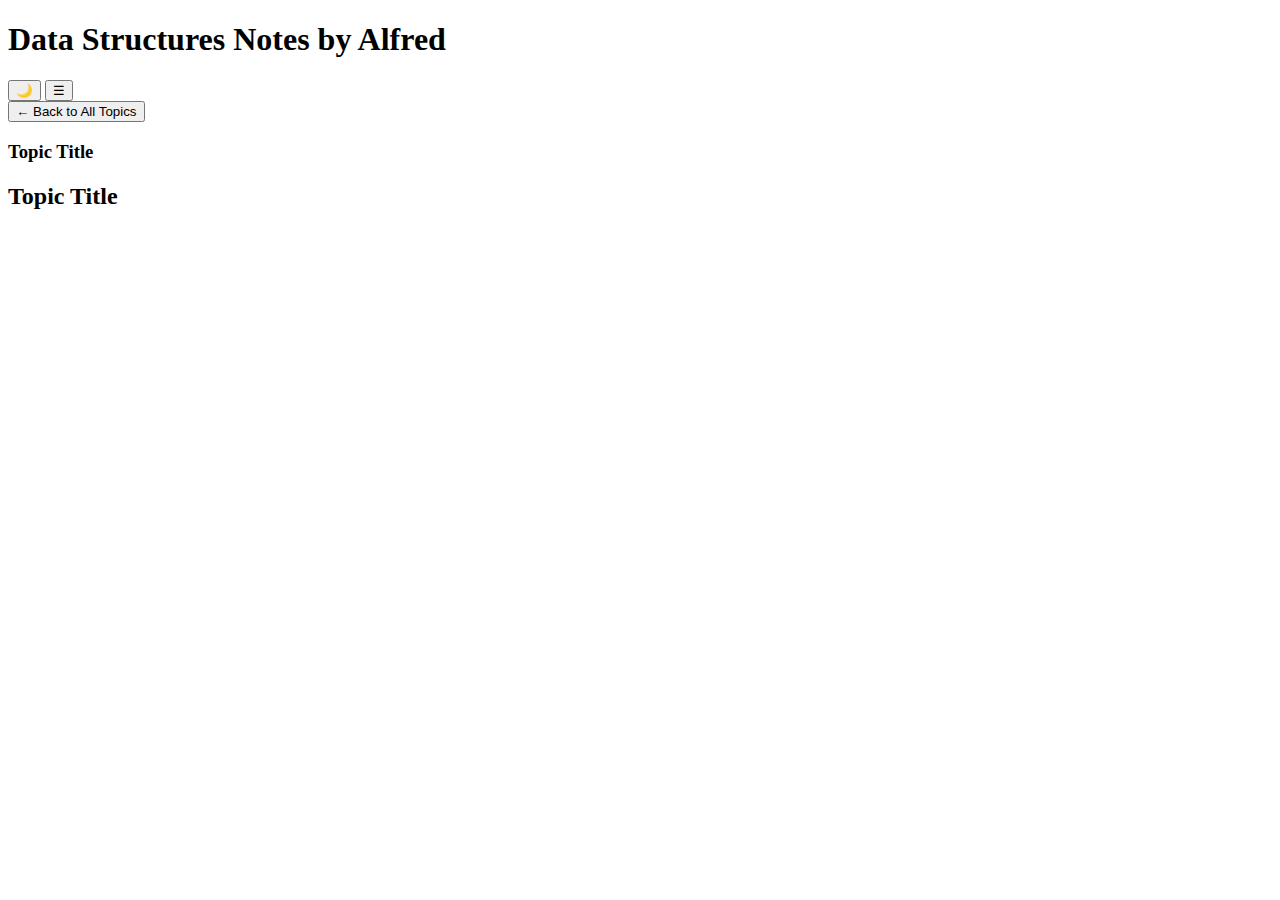
==== course_notes/index.html @ 0c97b15e "index.html for course notes website only contains header element and preset elements for each topic " ====
<!DOCTYPE html>
<html lang="en">
<head>
    <meta charset="UTF-8">
    <meta name="viewport" content="width=device-width, initial-scale=1.0">
    <title>Data Structures Notes</title>
    <link rel="stylesheet" href="styles.css">
</head>
<body>
    <!-- Header Section -->
    <header>
        <div class="header-container">
            <h1>Data Structures Notes by Alfred</h1>
            <div>
                <button class="theme-toggle" id="themeToggle">🌙</button>
                <button class="toggle-sidebar" id="toggleSidebar">☰</button>
            </div>
        </div>
    </header>

    <!-- Pre built landing page for each sub topic -->
    <div class="topic-page" id="topicPage">
        <div class="container">
            <button class="back-button" id="backButton">← Back to All Topics</button>
            <div class="topic-content">
                <div class="sidebar" id="sidebar">
                    <h3 id="sidebarTopicTitle">Topic Title</h3>
                    <ul class="topic-nav" id="topicNavigation">
                        <!-- Navigation items will be generated here -->
                    </ul>
                </div>
                
                <div class="overlay" id="sidebarOverlay"></div>
                
                <div class="content-area" id="contentArea">
                    <h2 id="topicTitle">Topic Title</h2>
                    <div id="topicContent">
                        <!-- Topic content will be loaded here -->
                    </div>
                </div>
            </div>
        </div>        
    </div>
    
    <script src="script.js"></script>
</body>
</html>
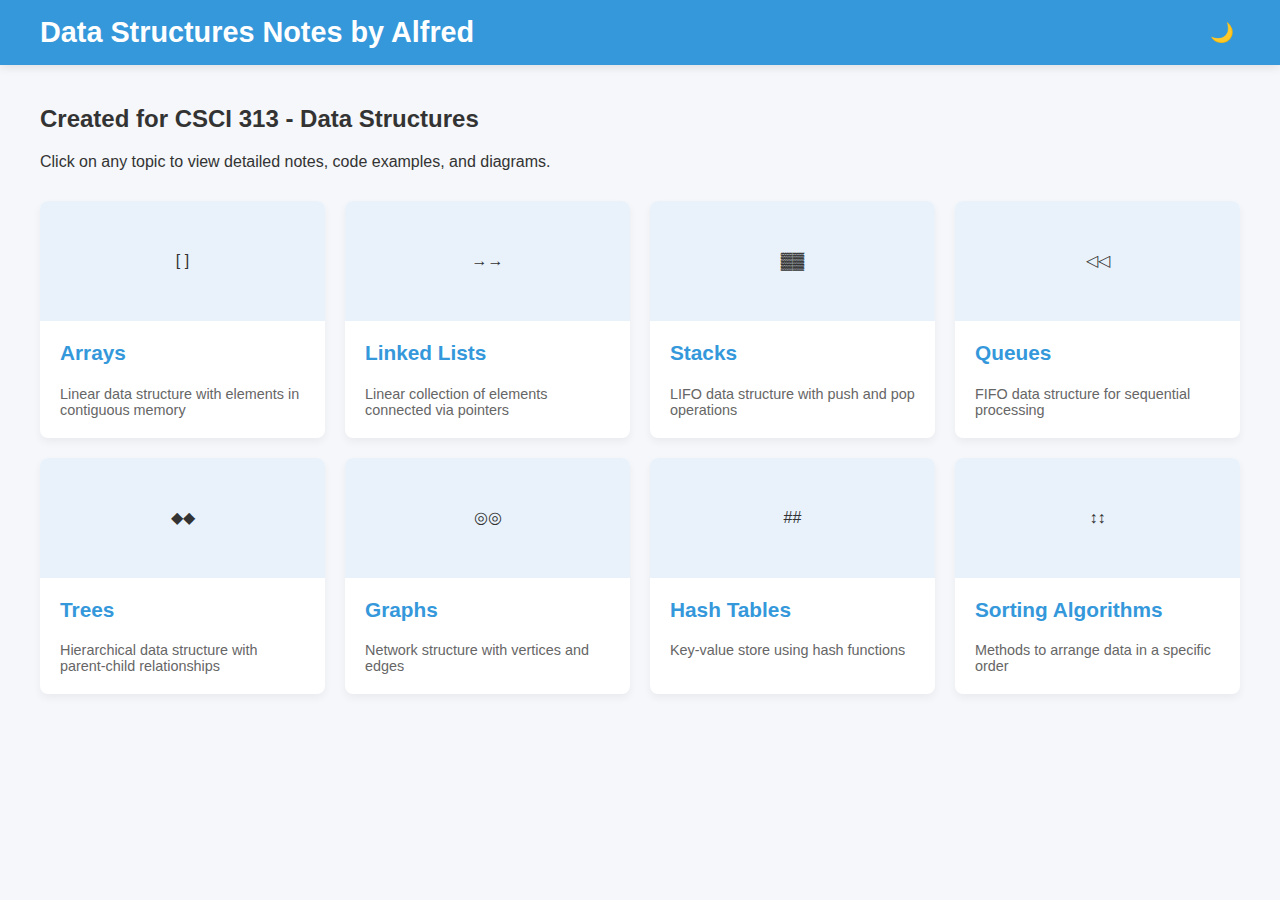
==== commit 7fef5dfb: "adding landing page boiler code" ====
--- a/course_notes/index.html
+++ b/course_notes/index.html
@@ -7,7 +7,7 @@
     <link rel="stylesheet" href="styles.css">
 </head>
 <body>
-    <!-- Header Section -->
+    <!-- Header -->
     <header>
         <div class="header-container">
             <h1>Data Structures Notes by Alfred</h1>
@@ -18,10 +18,21 @@
         </div>
     </header>
 
-    <!-- Pre built landing page for each sub topic -->
+    <!-- Landing Page with Topics -->
+    <div class="container" id="topicsPage">
+        <h2>Created for CSCI 313 - Data Structures</h2>
+        <p>Click on any topic to view detailed notes, code examples, and diagrams.</p>
+        
+        <div class="topics-grid" id="topicsGrid">
+            <!-- Topic cards will be generated here -->
+        </div>
+    </div>
+
+    <!-- Topic Content Page -->
     <div class="topic-page" id="topicPage">
         <div class="container">
             <button class="back-button" id="backButton">← Back to All Topics</button>
+            
             <div class="topic-content">
                 <div class="sidebar" id="sidebar">
                     <h3 id="sidebarTopicTitle">Topic Title</h3>
@@ -39,9 +50,9 @@
                     </div>
                 </div>
             </div>
-        </div>        
+        </div>
     </div>
-    
+
     <script src="script.js"></script>
 </body>
 </html>--- a/course_notes/styles.css
+++ b/course_notes/styles.css
@@ -0,0 +1,333 @@
+:root {
+    --primary-color: #3498db;
+    --secondary-color: #2980b9;
+    --bg-color: #f5f7fa;
+    --card-bg: #ffffff;
+    --text-color: #333333;
+    --code-bg: #f0f2f5;
+    --sidebar-width: 280px;
+    --transition-speed: 0.3s;
+}
+
+body {
+    font-family: 'Segoe UI', Tahoma, Geneva, Verdana, sans-serif;
+    margin: 0;
+    padding: 0;
+    background-color: var(--bg-color);
+    color: var(--text-color);
+    transition: background-color var(--transition-speed);
+}
+
+.container {
+    max-width: 1200px;
+    margin: 0 auto;
+    padding: 20px;
+}
+
+header {
+    background-color: var(--primary-color);
+    color: white;
+    padding: 1rem;
+    box-shadow: 0 2px 10px rgba(0, 0, 0, 0.1);
+    position: sticky;
+    top: 0;
+    z-index: 100;
+}
+
+.header-container {
+    max-width: 1200px;
+    margin: 0 auto;
+    display: flex;
+    justify-content: space-between;
+    align-items: center;
+}
+
+h1 {
+    margin: 0;
+    font-size: 1.8rem;
+}
+
+/* Topic cards grid */
+.topics-grid {
+    display: grid;
+    grid-template-columns: repeat(auto-fill, minmax(280px, 1fr));
+    gap: 20px;
+    margin-top: 30px;
+}
+
+.topic-card {
+    background-color: var(--card-bg);
+    border-radius: 8px;
+    box-shadow: 0 4px 8px rgba(0, 0, 0, 0.05);
+    transition: transform var(--transition-speed), box-shadow var(--transition-speed);
+    overflow: hidden;
+    cursor: pointer;
+}
+
+.topic-card:hover {
+    transform: translateY(-5px);
+    box-shadow: 0 8px 16px rgba(0, 0, 0, 0.1);
+}
+
+.card-content {
+    padding: 20px;
+}
+
+.topic-card h3 {
+    margin-top: 0;
+    color: var(--primary-color);
+    font-size: 1.3rem;
+}
+
+.topic-card p {
+    margin-bottom: 0;
+    color: #666;
+    font-size: 0.9rem;
+}
+
+.card-icon {
+    height: 120px;
+    background-color: #e9f2fb;
+    display: flex;
+    align-items: center;
+    justify-content: center;
+}
+
+.card-icon i {
+    font-size: 3rem;
+    color: var(--primary-color);
+}
+
+/* Topic content page */
+.topic-page {
+    display: none;
+    animation: fadeIn 0.3s ease-in;
+}
+
+.topic-content {
+    display: flex;
+}
+
+.sidebar {
+    width: var(--sidebar-width);
+    background-color: white;
+    padding: 20px;
+    box-shadow: 2px 0 10px rgba(0, 0, 0, 0.05);
+    position: sticky;
+    top: 70px;
+    height: calc(100vh - 70px);
+    overflow-y: auto;
+    transition: transform var(--transition-speed);
+}
+
+.content-area {
+    flex: 1;
+    padding: 20px 30px;
+    transition: margin-left var(--transition-speed);
+}
+
+/* Code block styling */
+pre {
+    background-color: var(--code-bg);
+    padding: 15px;
+    border-radius: 5px;
+    overflow-x: auto;
+    font-family: 'Consolas', 'Monaco', monospace;
+    font-size: 0.9rem;
+    line-height: 1.5;
+}
+
+code {
+    font-family: 'Consolas', 'Monaco', monospace;
+    background-color: var(--code-bg);
+    padding: 2px 5px;
+    border-radius: 3px;
+    font-size: 0.9em;
+}
+
+/* Topic navigation */
+.topic-nav {
+    list-style-type: none;
+    padding: 0;
+    margin: 0;
+}
+
+.topic-nav-item {
+    padding: 8px 12px;
+    border-radius: 4px;
+    margin-bottom: 5px;
+    cursor: pointer;
+    transition: background-color var(--transition-speed);
+}
+
+.topic-nav-item:hover {
+    background-color: #f0f4f8;
+}
+
+.topic-nav-item.active {
+    background-color: #e3f0ff;
+    font-weight: 500;
+    color: var(--primary-color);
+}
+
+.subtopic-list {
+    list-style-type: none;
+    padding-left: 20px;
+    display: none;
+}
+
+.back-button {
+    background-color: var(--primary-color);
+    color: white;
+    border: none;
+    padding: 8px 16px;
+    border-radius: 5px;
+    cursor: pointer;
+    font-size: 0.9rem;
+    margin-bottom: 20px;
+    display: flex;
+    align-items: center;
+    gap: 8px;
+    transition: background-color var(--transition-speed);
+}
+
+.back-button:hover {
+    background-color: var(--secondary-color);
+}
+
+/* Diagram/Image styling */
+.diagram {
+    max-width: 100%;
+    margin: 20px 0;
+    border: 1px solid #e0e0e0;
+    border-radius: 5px;
+    padding: 10px;
+    background-color: white;
+    text-align: center;
+}
+
+.diagram img {
+    max-width: 100%;
+    height: auto;
+}
+
+.diagram figcaption {
+    margin-top: 10px;
+    font-style: italic;
+    color: #666;
+    font-size: 0.9rem;
+}
+
+/* Utility classes */
+.text-center {
+    text-align: center;
+}
+
+.subtopic-section {
+    margin-bottom: 40px;
+}
+
+.subtopic-section h3 {
+    color: var(--primary-color);
+    border-bottom: 2px solid #eee;
+    padding-bottom: 10px;
+}
+
+@keyframes fadeIn {
+    from { opacity: 0; }
+    to { opacity: 1; }
+}
+
+/* Responsive design */
+.toggle-sidebar {
+    display: none;
+    background: none;
+    border: none;
+    color: white;
+    font-size: 1.5rem;
+    cursor: pointer;
+}
+
+@media (max-width: 768px) {
+    .toggle-sidebar {
+        display: block;
+    }
+
+    .sidebar {
+        position: fixed;
+        left: -280px;
+        z-index: 99;
+        height: 100vh;
+        top: 0;
+        transition: left var(--transition-speed);
+    }
+
+    .sidebar.active {
+        left: 0;
+    }
+
+    .overlay {
+        display: none;
+        position: fixed;
+        top: 0;
+        left: 0;
+        right: 0;
+        bottom: 0;
+        background-color: rgba(0, 0, 0, 0.5);
+        z-index: 98;
+    }
+
+    .overlay.active {
+        display: block;
+    }
+}
+
+/* Dark mode */
+.theme-toggle {
+    background: none;
+    border: none;
+    color: white;
+    cursor: pointer;
+    font-size: 1.2rem;
+}
+
+.dark-mode {
+    --bg-color: #1a1a2e;
+    --card-bg: #2a2a40;
+    --text-color: #e1e1e1;
+    --code-bg: #2c2c3e;
+}
+
+.dark-mode .topic-card {
+    background-color: var(--card-bg);
+}
+
+.dark-mode .topic-card h3 {
+    color: #5aacff;
+}
+
+.dark-mode .topic-card p {
+    color: #b8b8b8;
+}
+
+.dark-mode .card-icon {
+    background-color: #25253a;
+}
+
+.dark-mode .sidebar {
+    background-color: #21213a;
+}
+
+.dark-mode .topic-nav-item:hover {
+    background-color: #33334d;
+}
+
+.dark-mode .topic-nav-item.active {
+    background-color: #3a3a5a;
+    color: #7ab5ff;
+}
+
+.dark-mode .diagram {
+    background-color: #2c2c44;
+    border-color: #444460;
+}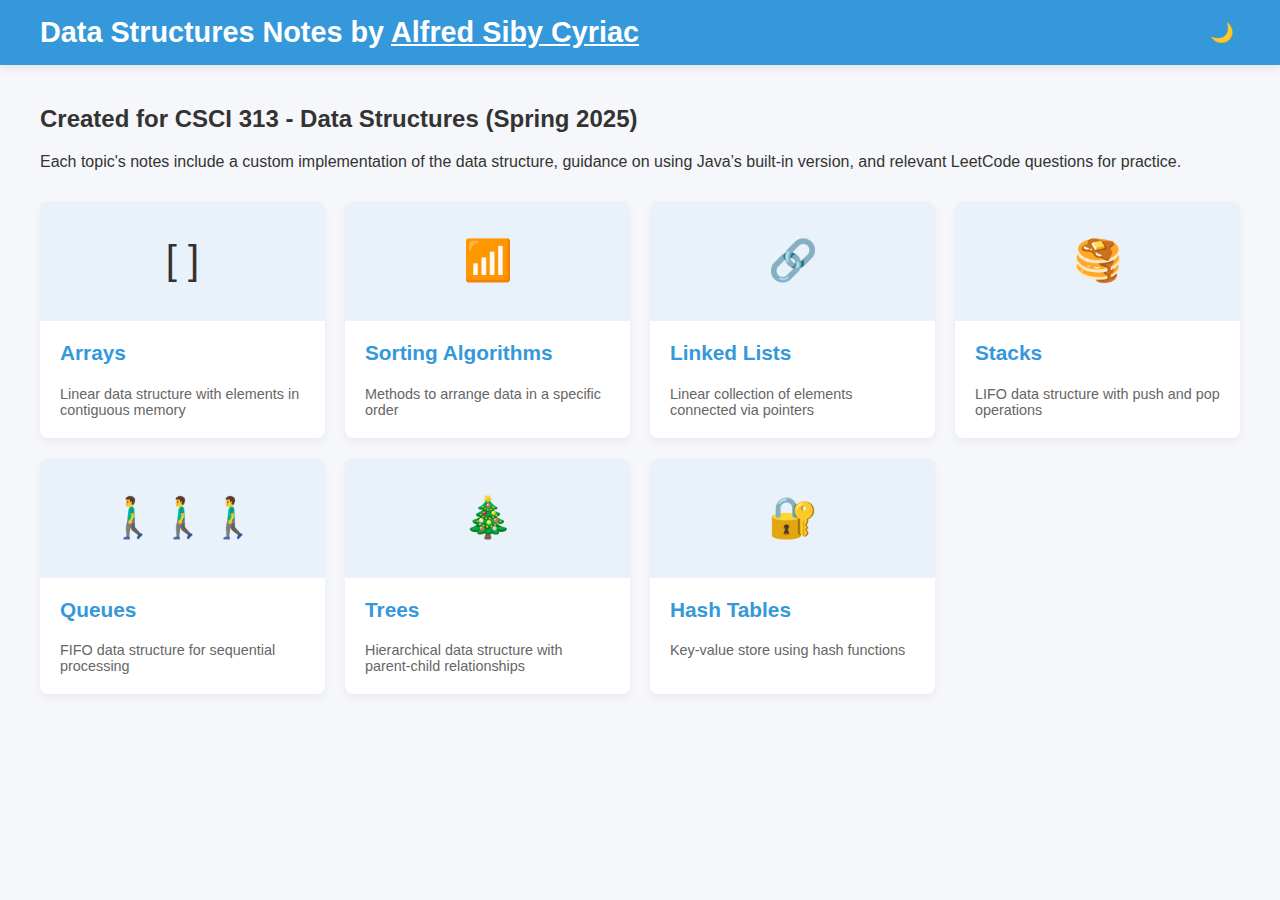
==== commit 610e6253: "feat: youtube video insert for notes + custom styling" ====
--- a/course_notes/index.html
+++ b/course_notes/index.html
@@ -10,7 +10,7 @@
     <!-- Header -->
     <header>
         <div class="header-container">
-            <h1>Data Structures Notes by Alfred</h1>
+            <h1>Data Structures Notes by <a href="https://www.linkedin.com/in/alfredsiby-cyriac/" target="_blank">Alfred Siby Cyriac</a></h1>
             <div>
                 <button class="theme-toggle" id="themeToggle">🌙</button>
                 <button class="toggle-sidebar" id="toggleSidebar">☰</button>
@@ -20,8 +20,10 @@
 
     <!-- Landing Page with Topics -->
     <div class="container" id="topicsPage">
-        <h2>Created for CSCI 313 - Data Structures</h2>
-        <p>Click on any topic to view detailed notes, code examples, and diagrams.</p>
+        <h2>Created for CSCI 313 - Data Structures (Spring 2025)</h2>
+        <p>Each topic's notes include a custom implementation of the data structure, 
+            guidance on using Java’s built-in version, and relevant LeetCode questions for practice.
+        </p>
         
         <div class="topics-grid" id="topicsGrid">
             <!-- Topic cards will be generated here -->
--- a/course_notes/styles.css
+++ b/course_notes/styles.css
@@ -91,6 +91,7 @@
     display: flex;
     align-items: center;
     justify-content: center;
+    font-size: 40px;
 }
 
 .card-icon i {
@@ -218,6 +219,89 @@
     font-size: 0.9rem;
 }
 
+/* YouTube video component styling */
+.youtube-video {
+    margin: 20px 0;
+    border: 1px solid #e0e0e0;
+    border-radius: 5px;
+    padding: 15px;
+    background-color: white;
+    text-align: center;
+}
+
+.youtube-thumbnail {
+    position: relative;
+    width: 100%;
+    max-width: 560px;
+    margin: 0 auto;
+    cursor: pointer;
+    display: inline-block;
+}
+
+.youtube-thumbnail img {
+    width: 100%;
+    border-radius: 5px;
+}
+
+.play-button {
+    position: absolute;
+    top: 50%;
+    left: 50%;
+    transform: translate(-50%, -50%);
+    width: 68px;
+    height: 48px;
+    background-color: rgba(0, 0, 0, 0.7);
+    border-radius: 10px;
+    display: flex;
+    justify-content: center;
+    align-items: center;
+}
+
+.play-button::after {
+    content: "";
+    display: block;
+    width: 0;
+    height: 0;
+    border-top: 12px solid transparent;
+    border-bottom: 12px solid transparent;
+    border-left: 20px solid white;
+    margin-left: 5px;
+}
+
+.youtube-description {
+    margin-top: 10px;
+    text-align: left;
+    color: #444;
+    font-size: 0.95rem;
+}
+
+.video-title {
+    font-weight: 600;
+    margin-bottom: 5px;
+    color: var(--text-color);
+}
+
+/* Dark mode support */
+.dark-mode .youtube-video {
+    background-color: #2c2c44;
+    border-color: #444460;
+}
+
+.dark-mode .youtube-description,
+.dark-mode .video-title {
+    color: #e1e1e1;
+}
+
+a {
+    color: inherit;
+    transition: color 0.5s ease, transform 0.5s ease;
+}
+  
+a:hover {
+    color: #be5d5d;
+}
+  
+
 /* Utility classes */
 .text-center {
     text-align: center;
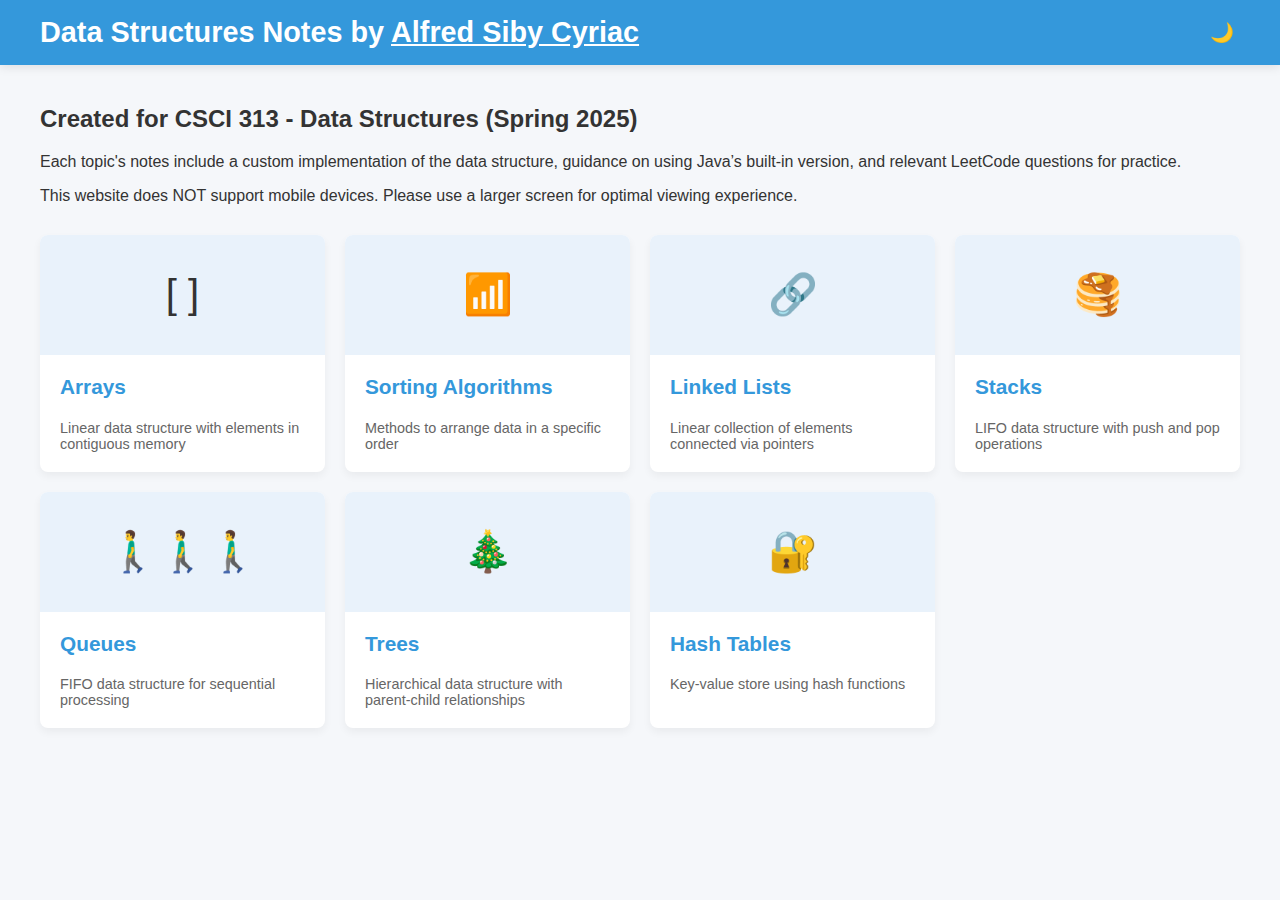
==== commit c219daa0: "add: content for linked list introduction sub topic" ====
--- a/course_notes/index.html
+++ b/course_notes/index.html
@@ -13,7 +13,9 @@
             <h1>Data Structures Notes by <a href="https://www.linkedin.com/in/alfredsiby-cyriac/" target="_blank">Alfred Siby Cyriac</a></h1>
             <div>
                 <button class="theme-toggle" id="themeToggle">🌙</button>
-                <button class="toggle-sidebar" id="toggleSidebar">☰</button>
+                <button class="toggle-sidebar" id="toggleSidebar" aria-label="Toggle Navigation">
+                    <span style="font-size: 1.5rem;">☰</span>
+                </button>
             </div>
         </div>
     </header>
@@ -23,6 +25,9 @@
         <h2>Created for CSCI 313 - Data Structures (Spring 2025)</h2>
         <p>Each topic's notes include a custom implementation of the data structure, 
             guidance on using Java’s built-in version, and relevant LeetCode questions for practice.
+        </p>
+        <p>This website does NOT support mobile devices. Please use a larger screen for optimal 
+            viewing experience.
         </p>
         
         <div class="topics-grid" id="topicsGrid">
